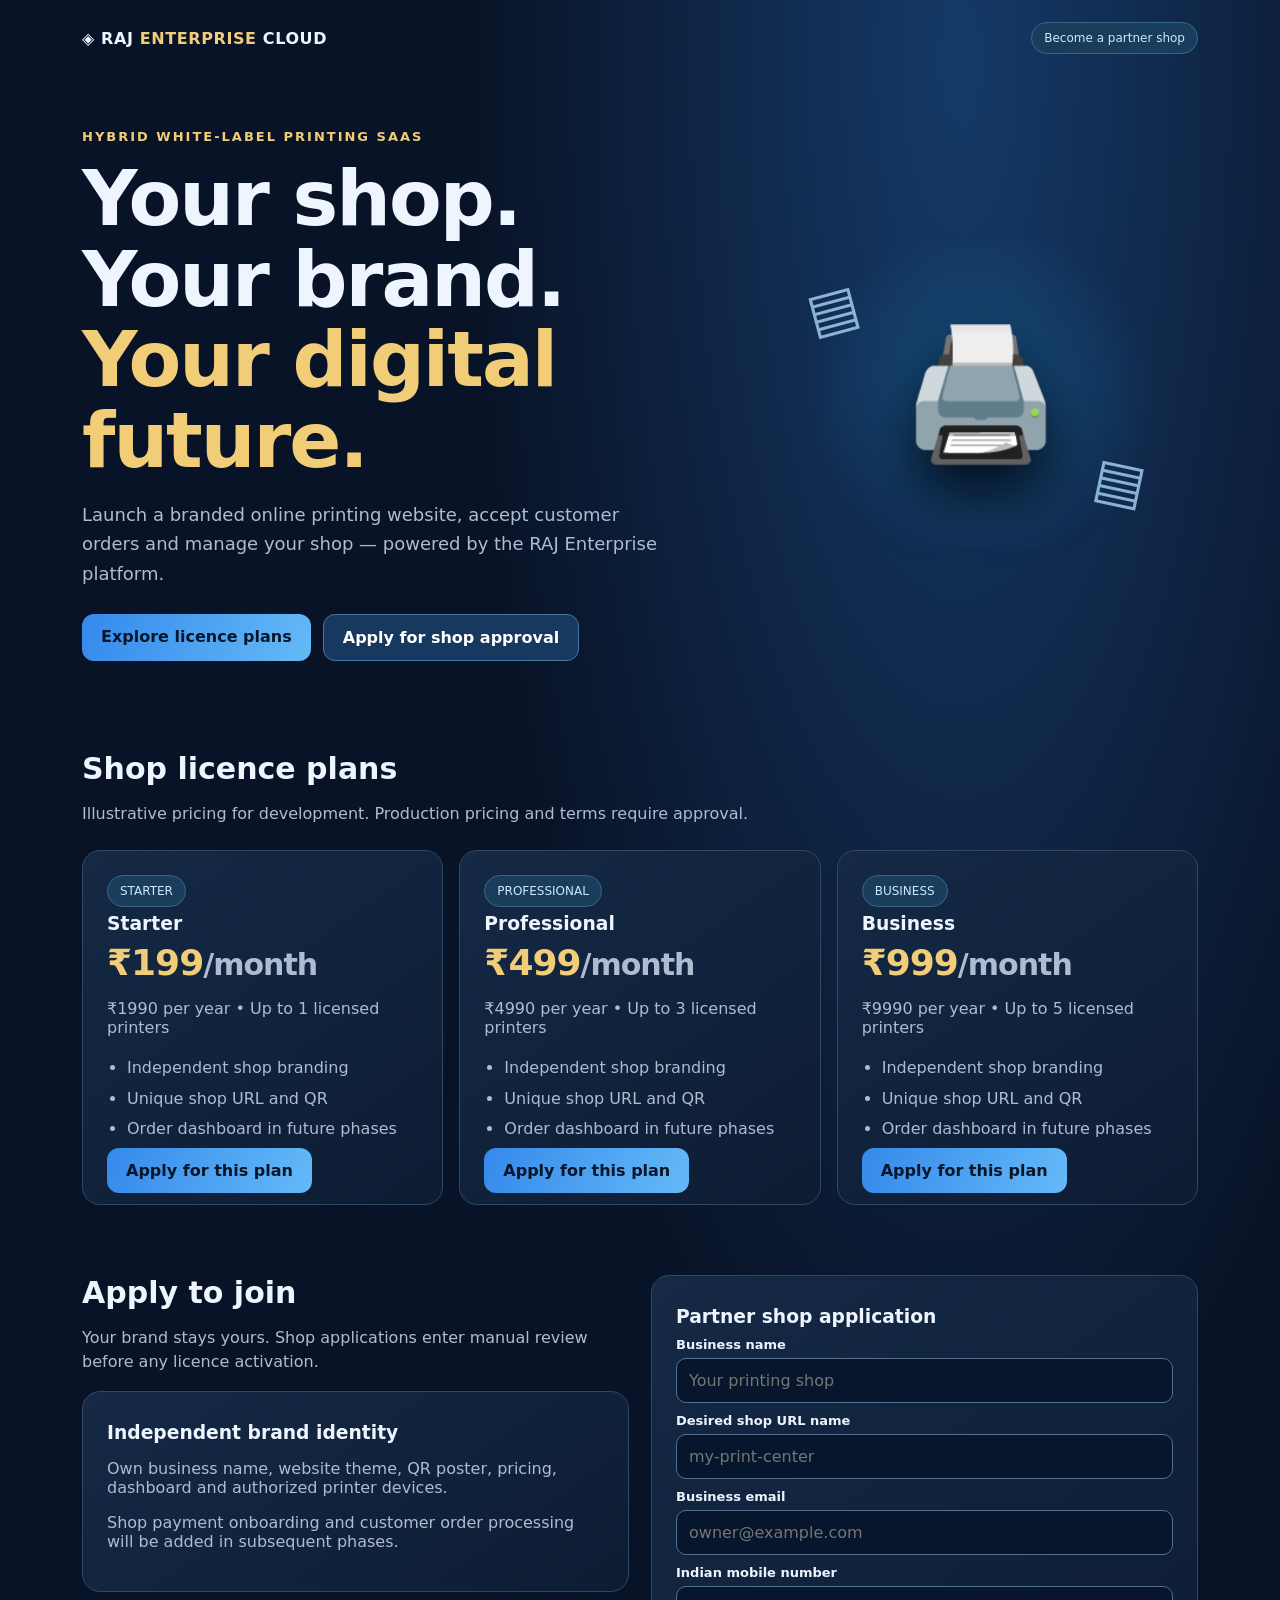
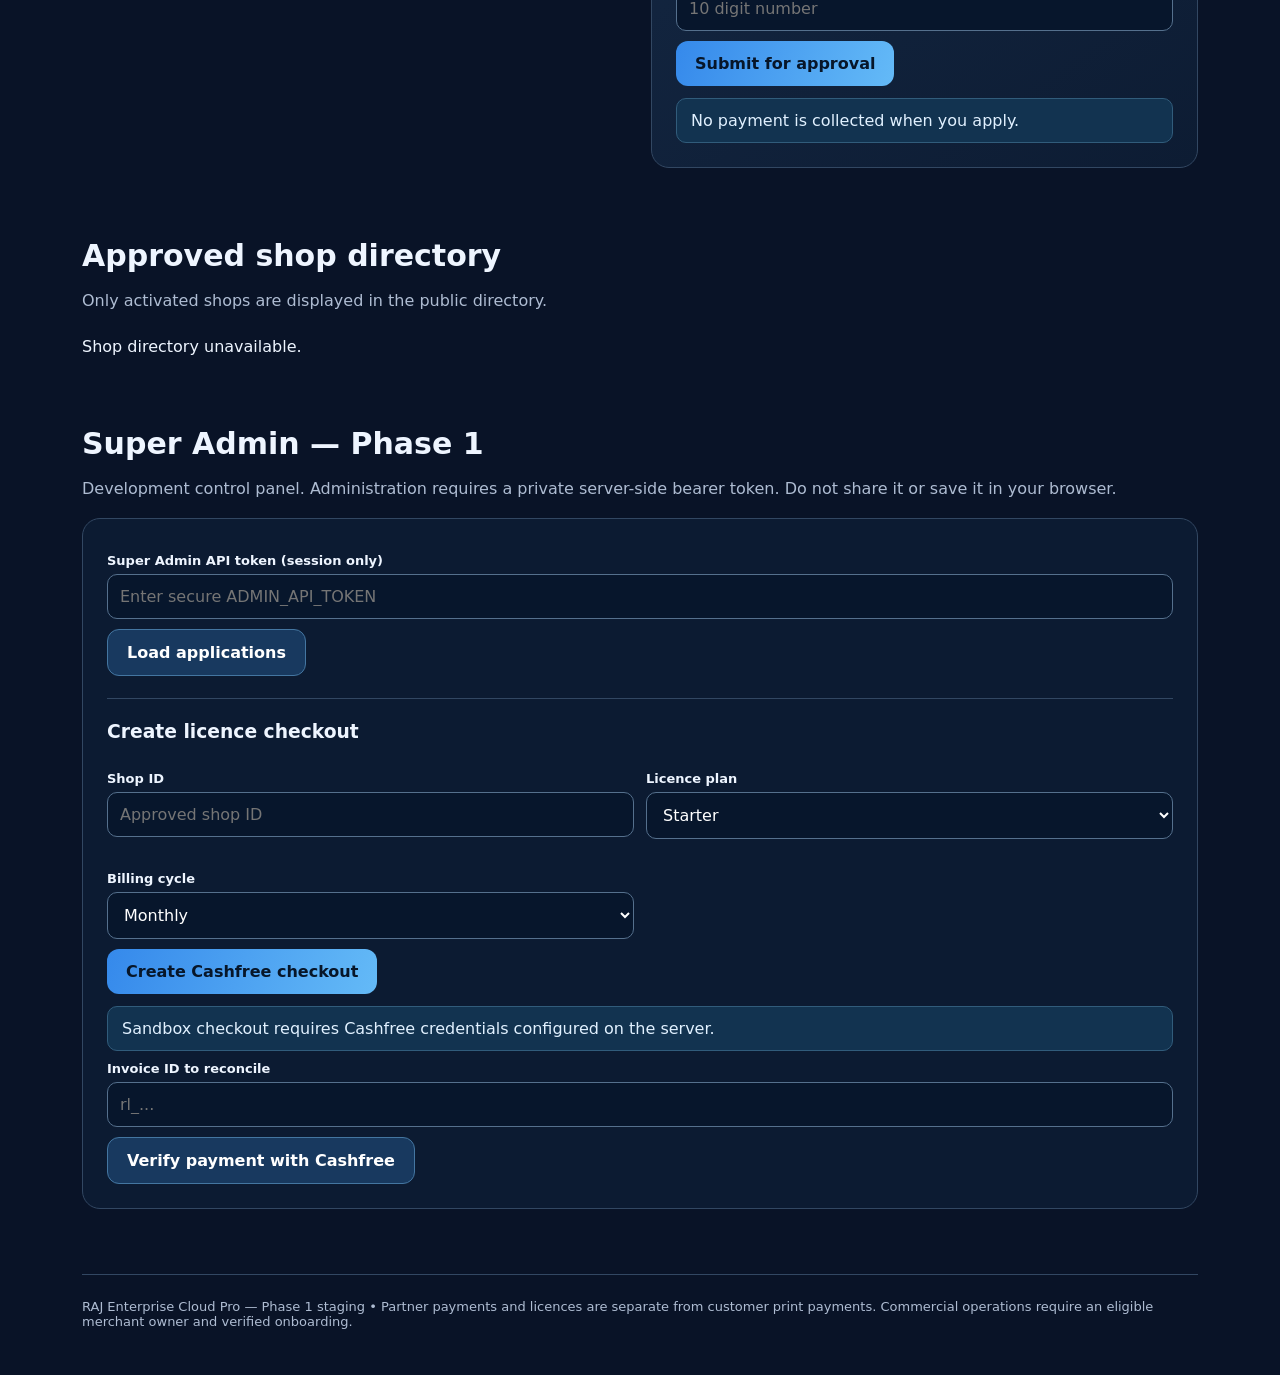
==== static/index.html @ 813d8280 "Build responsive white-label partner landing page and licence checkout UI" ====
<!doctype html>
<html lang="en">
<head>
<meta charset="utf-8"/><meta name="viewport" content="width=device-width,initial-scale=1"/>
<meta name="description" content="RAJ Enterprise Cloud — white-label printing websites and management for approved print shops."/>
<title>RAJ Enterprise Cloud Pro | White-Label Printing</title>
<script src="https://sdk.cashfree.com/js/v3/cashfree.js" defer></script>
<style>
:root{--bg:#091327;--surface:#101f3b;--surface2:#172b4a;--text:#eef5ff;--muted:#aebcd2;--blue:#63b3ff;--gold:#f1cd78;--border:#324762}
*{box-sizing:border-box}body{margin:0;font-family:Inter,ui-sans-serif,system-ui,Segoe UI,Arial;color:var(--text);background:radial-gradient(ellipse at 75% 2%,#153a68 0%,transparent 36%),var(--bg)}button,input,select{font:inherit}a{color:inherit;text-decoration:none}.wrap{max-width:1160px;margin:auto;padding:22px}.top{display:flex;align-items:center;justify-content:space-between;gap:14px}.brand{font-weight:850;letter-spacing:.6px}.brand span{color:var(--gold)}.pill{background:#193d5b;border:1px solid #38658c;border-radius:100px;padding:8px 12px;color:#cce8ff;font-size:12px}.hero{padding:75px 0 55px;display:grid;grid-template-columns:1.2fr .8fr;align-items:center;gap:30px}.eyebrow{color:var(--gold);font-size:13px;font-weight:700;letter-spacing:2px}.hero h1{font-size:clamp(40px,6vw,78px);line-height:1.05;letter-spacing:-2px;margin:15px 0}.hero p{color:var(--muted);font-size:18px;line-height:1.65;max-width:580px}.actions{display:flex;gap:12px;flex-wrap:wrap;margin-top:25px}.btn{border:1px solid #4476a1;border-radius:12px;background:#18395f;color:white;padding:13px 19px;cursor:pointer;font-weight:700}.btn.primary{background:linear-gradient(110deg,#3589eb,#64baf7);color:#071629;border:none}.btn:focus-visible,a:focus-visible,input:focus-visible,select:focus-visible{outline:3px solid var(--gold);outline-offset:2px}.art{min-height:310px;display:grid;place-items:center;background:radial-gradient(circle,#174e7b,transparent 65%);position:relative}.art .printer{font-size:128px;filter:drop-shadow(0 30px 30px #010d1b);animation:float 5s ease-in-out infinite}.art:before,.art:after{content:'▤';position:absolute;font-size:55px;color:#b3dfff;opacity:.75}.art:before{left:10%;top:12%;transform:rotate(-15deg)}.art:after{right:12%;bottom:12%;transform:rotate(12deg)}@keyframes float{50%{transform:translateY(-12px)}}.section{padding:35px 0}.section h2{font-size:30px;margin:0 0 8px}.hint{color:var(--muted);line-height:1.55}.grid{display:grid;grid-template-columns:repeat(3,1fr);gap:16px;margin-top:24px}.card{padding:24px;background:linear-gradient(145deg,#152945,#0d1c33);border:1px solid var(--border);border-radius:18px}.card h3{margin:6px 0 8px}.price{font-size:36px;font-weight:850;letter-spacing:-1px;color:var(--gold)}.card p,.card li{color:var(--muted)}.card ul{padding-left:20px;line-height:1.9}.formgrid{display:grid;grid-template-columns:1fr 1fr;gap:12px}.field{display:flex;flex-direction:column;gap:6px;margin:10px 0}.field label{font-weight:600;font-size:13px}.field input,.field select{background:#07162c;border:1px solid #55708d;border-radius:10px;padding:12px;color:#fff;min-width:0;width:100%}.notice{padding:12px 14px;border-radius:10px;background:#123350;border:1px solid #315c7b;color:#e1f1ff;min-height:44px;margin-top:12px;white-space:pre-wrap;overflow-wrap:anywhere}.admin{background:#0c1b32;border:1px solid var(--border);border-radius:18px;padding:24px}.split{display:grid;grid-template-columns:1fr 1fr;gap:22px}.shoprow{border-bottom:1px solid var(--border);padding:13px 0;display:flex;gap:12px;align-items:center;justify-content:space-between;flex-wrap:wrap}.status{display:inline-block;font-size:12px;color:var(--gold);margin-left:8px}.footer{border-top:1px solid var(--border);padding:24px 0;margin-top:30px;color:var(--muted);font-size:13px}small{color:var(--muted)}@media(max-width:800px){.hero,.split{grid-template-columns:1fr}.grid{grid-template-columns:1fr 1fr}.art{min-height:170px}.art .printer{font-size:80px}}@media(max-width:520px){.grid,.formgrid{grid-template-columns:1fr}.top{align-items:flex-start}.hero{padding:45px 0 25px}}@media(prefers-reduced-motion:reduce){.printer{animation:none!important}}
</style>
</head>
<body>
<div class="wrap">
<header class="top"><div class="brand">◈ RAJ <span>ENTERPRISE</span> CLOUD</div><a href="#apply" class="pill">Become a partner shop</a></header>
<main>
<section class="hero">
<div><div class="eyebrow">HYBRID WHITE-LABEL PRINTING SAAS</div><h1>Your shop.<br>Your brand.<br><span style="color:var(--gold)">Your digital future.</span></h1><p>Launch a branded online printing website, accept customer orders and manage your shop — powered by the RAJ Enterprise platform.</p><div class="actions"><a class="btn primary" href="#plans">Explore licence plans</a><a class="btn" href="#apply">Apply for shop approval</a></div></div>
<div class="art" aria-label="Decorative printer illustration"><div class="printer" aria-hidden="true">🖨️</div></div>
</section>
<section class="section" id="plans"><h2>Shop licence plans</h2><p class="hint">Illustrative pricing for development. Production pricing and terms require approval.</p><div class="grid" id="planCards"></div></section>
<section class="section split" id="apply"><div><h2>Apply to join</h2><p class="hint">Your brand stays yours. Shop applications enter manual review before any licence activation.</p><div class="card"><h3>Independent brand identity</h3><p>Own business name, website theme, QR poster, pricing, dashboard and authorized printer devices.</p><p>Shop payment onboarding and customer order processing will be added in subsequent phases.</p></div></div><div class="card"><h3>Partner shop application</h3>
<form id="applyForm"><div class="field"><label for="shopName">Business name</label><input id="shopName" maxlength="120" minlength="3" required placeholder="Your printing shop"/></div>
<div class="field"><label for="shopSlug">Desired shop URL name</label><input id="shopSlug" pattern="[a-z0-9][a-z0-9-]{2,60}" required placeholder="my-print-center"/></div>
<div class="field"><label for="shopEmail">Business email</label><input type="email" id="shopEmail" required placeholder="owner@example.com"/></div>
<div class="field"><label for="shopPhone">Indian mobile number</label><input id="shopPhone" pattern="[6-9][0-9]{9}" maxlength="10" required placeholder="10 digit number"/></div>
<button type="submit" class="btn primary">Submit for approval</button></form><div id="applyMessage" class="notice" role="status" aria-live="polite">No payment is collected when you apply.</div>
</div></section>
<section class="section" id="marketplace"><h2>Approved shop directory</h2><p class="hint">Only activated shops are displayed in the public directory.</p><div id="shopDirectory" class="grid"></div></section>
<section class="section"><h2>Super Admin — Phase 1</h2><p class="hint">Development control panel. Administration requires a private server-side bearer token. Do not share it or save it in your browser.</p><div class="admin">
<div class="field"><label for="adminToken">Super Admin API token (session only)</label><input id="adminToken" type="password" autocomplete="off" placeholder="Enter secure ADMIN_API_TOKEN"/></div>
<button class="btn" id="loadAdmin">Load applications</button><div id="adminShops"></div><hr style="border:0;border-top:1px solid #324762;margin:22px 0"/>
<h3>Create licence checkout</h3><div class="formgrid">
<div class="field"><label for="licenseShop">Shop ID</label><input id="licenseShop" placeholder="Approved shop ID"/></div>
<div class="field"><label for="licensePlan">Licence plan</label><select id="licensePlan"><option value="starter">Starter</option><option value="professional">Professional</option><option value="business">Business</option></select></div>
<div class="field"><label for="licenseCycle">Billing cycle</label><select id="licenseCycle"><option value="monthly">Monthly</option><option value="yearly">Yearly</option></select></div>
</div>
<button class="btn primary" id="payLicence">Create Cashfree checkout</button><div class="notice" id="adminMessage" role="status" aria-live="polite">Sandbox checkout requires Cashfree credentials configured on the server.</div>
<div class="field"><label for="verifyOrder">Invoice ID to reconcile</label><input id="verifyOrder" placeholder="rl_..."/></div><button class="btn" id="reconcile">Verify payment with Cashfree</button>
</div></section>
</main><footer class="footer">RAJ Enterprise Cloud Pro — Phase 1 staging • Partner payments and licences are separate from customer print payments. Commercial operations require an eligible merchant owner and verified onboarding.</footer>
</div>
<script>
"use strict";
const $=id=>document.getElementById(id);
const prices={starter:[199,1990,1],professional:[499,4990,3],business:[999,9990,5]};
$("planCards").innerHTML=Object.entries(prices).map(([n,p])=>`<article class="card"><div class="pill" style="display:inline-block">${n.toUpperCase()}</div><h3>${n[0].toUpperCase()+n.slice(1)}</h3><div class="price">₹${p[0]}<small>/month</small></div><p>₹${p[1]} per year • Up to ${p[2]} licensed printers</p><ul><li>Independent shop branding</li><li>Unique shop URL and QR</li><li>Order dashboard in future phases</li></ul><a href="#apply" class="btn primary">Apply for this plan</a></article>`).join("");
async function api(path,options={}){const res=await fetch(path,{...options,headers:{"Content-Type":"application/json",...(options.headers||{})}});const data=await res.json().catch(()=>({}));if(!res.ok)throw Error(data.detail||"Request failed");return data;}
async function directory(){try{const list=await api("/api/shops");$("shopDirectory").replaceChildren();if(!list.length){$("shopDirectory").textContent="No shops have been activated yet.";return;}for(const s of list){const box=document.createElement("article");box.className="card";const h=document.createElement("h3");h.textContent=s.name;const p=document.createElement("p");p.textContent="Approved partner • "+s.slug;box.append(h,p);$("shopDirectory").append(box)}}catch(e){$("shopDirectory").textContent="Shop directory unavailable."}}
directory();
$("applyForm").addEventListener("submit",async e=>{e.preventDefault();$("applyMessage").textContent="Submitting…";try{const data=await api("/api/shop-applications",{method:"POST",body:JSON.stringify({name:$("shopName").value,email:$("shopEmail").value,phone:$("shopPhone").value,slug:$("shopSlug").value})});$("applyMessage").textContent="Application sent. Reference: "+data.application_id;}catch(err){$("applyMessage").textContent="Application failed: "+err.message}});
const auth=()=>({Authorization:"Bearer "+$("adminToken").value});
async function loadShops(){const shops=await api("/api/admin/shops",{headers:auth()});$("adminShops").replaceChildren();for(const s of shops){const row=document.createElement("div");row.className="shoprow";const info=document.createElement("span");info.textContent=s.name+" • "+s.slug+" • "+s.status;const btn=document.createElement("button");btn.className="btn";btn.textContent="Select";btn.onclick=()=>{$("licenseShop").value=s.id};row.append(info,btn);if(s.status==="pending"){const approve=document.createElement("button");approve.className="btn";approve.textContent="Approve";approve.onclick=async()=>{try{await api("/api/admin/shops/"+encodeURIComponent(s.id)+"/approve",{method:"POST",headers:auth()});await loadShops()}catch(e){$("adminMessage").textContent=e.message}};row.append(approve)}$("adminShops").append(row)}}
$("loadAdmin").onclick=async()=>{try{await loadShops()}catch(e){$("adminMessage").textContent=e.message}};
$("payLicence").onclick=async()=>{try{$("adminMessage").textContent="Creating checkout…";const data=await api("/api/admin/licenses/checkout",{method:"POST",headers:auth(),body:JSON.stringify({shop_id:$("licenseShop").value,plan:$("licensePlan").value,billing_cycle:$("licenseCycle").value})});$("verifyOrder").value=data.order_id;$("adminMessage").textContent="Invoice "+data.order_id+" created. Opening Cashfree "+data.environment+" checkout.";if(!window.Cashfree)throw Error("Cashfree checkout SDK failed to load");const sdk=window.Cashfree({mode:data.environment==="production"?"production":"sandbox"});await sdk.checkout({paymentSessionId:data.payment_session_id,redirectTarget:"_self"})}catch(e){$("adminMessage").textContent="Checkout: "+e.message}};
$("reconcile").onclick=async()=>{try{const id=$("verifyOrder").value.trim();$("adminMessage").textContent=JSON.stringify(await api("/api/admin/licenses/"+encodeURIComponent(id),{headers:auth()}),null,2);await directory()}catch(e){$("adminMessage").textContent=e.message}};
const params=new URLSearchParams(location.search);if(params.has("license_order")){$("verifyOrder").value=params.get("license_order");$("adminMessage").textContent="Returned from Cashfree. Enter your admin token, then click Verify payment. Redirect alone does not confirm payment."}
</script>
</body></html>
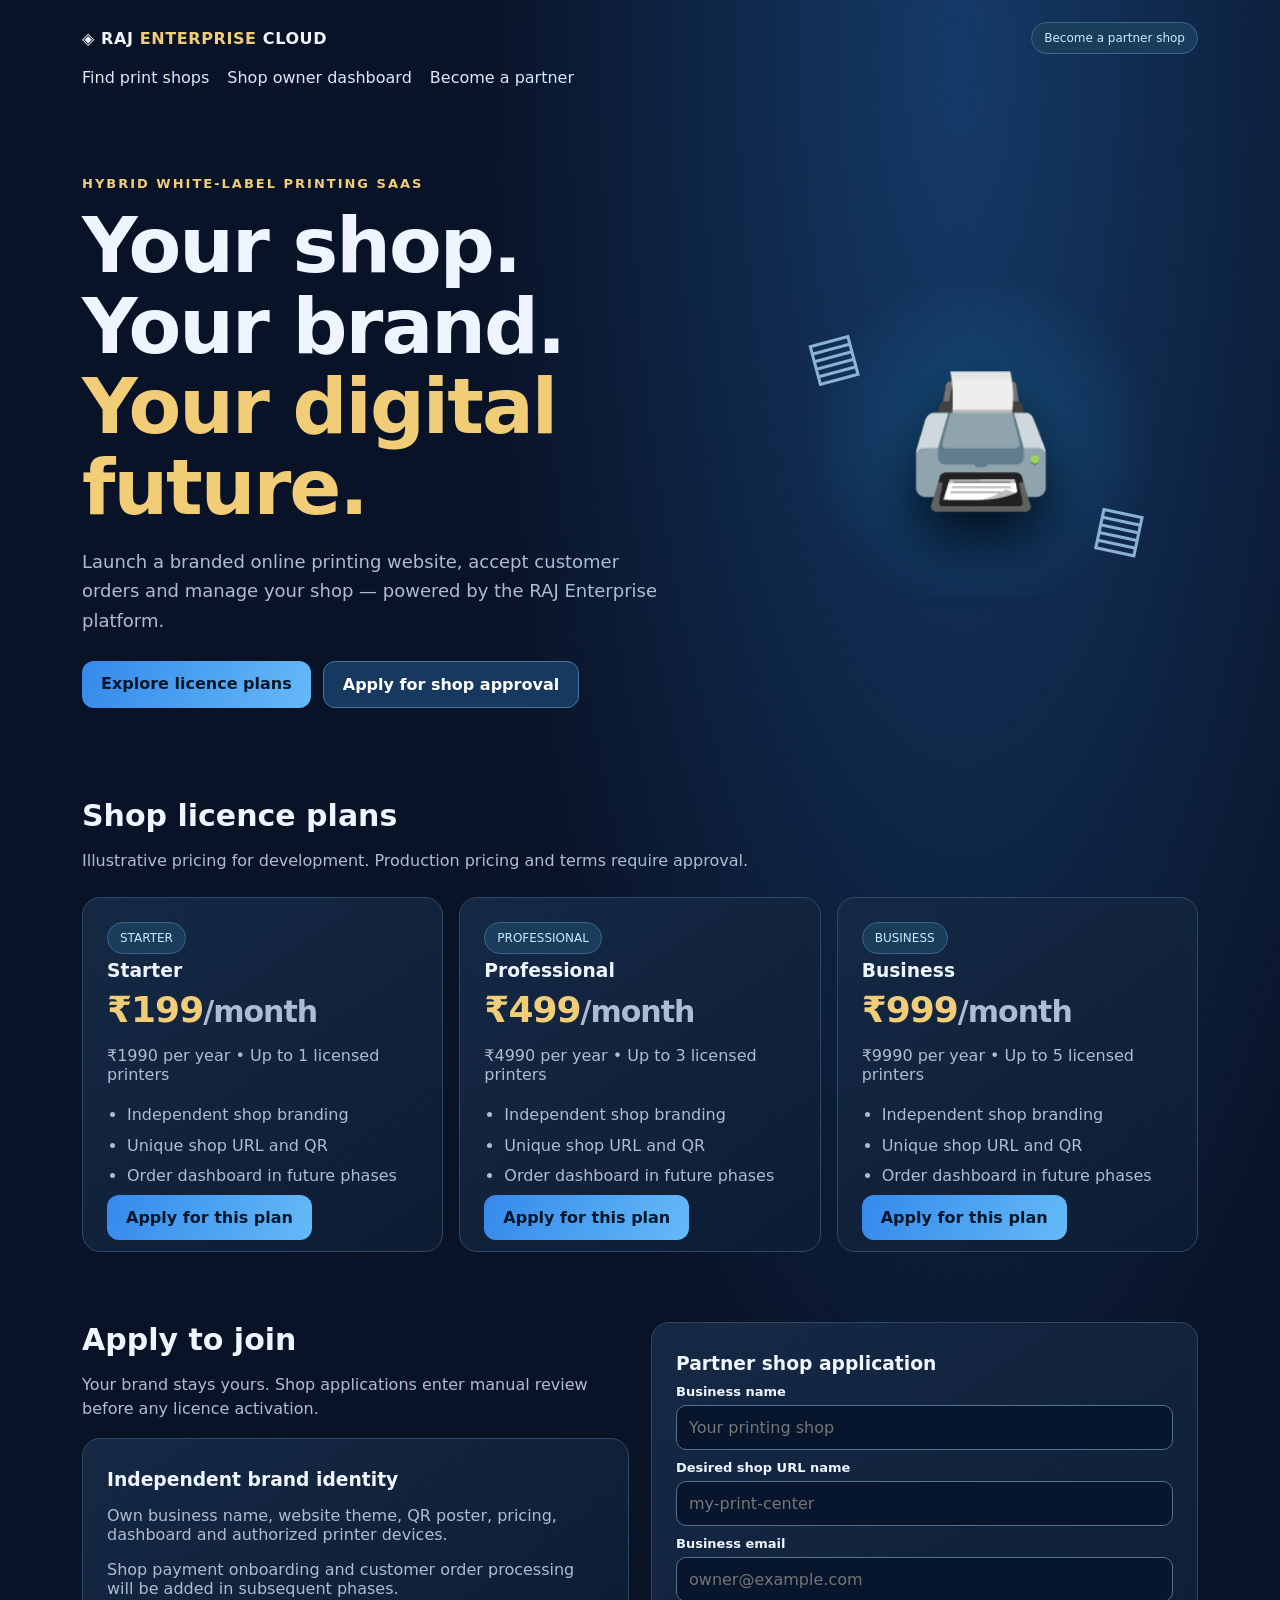
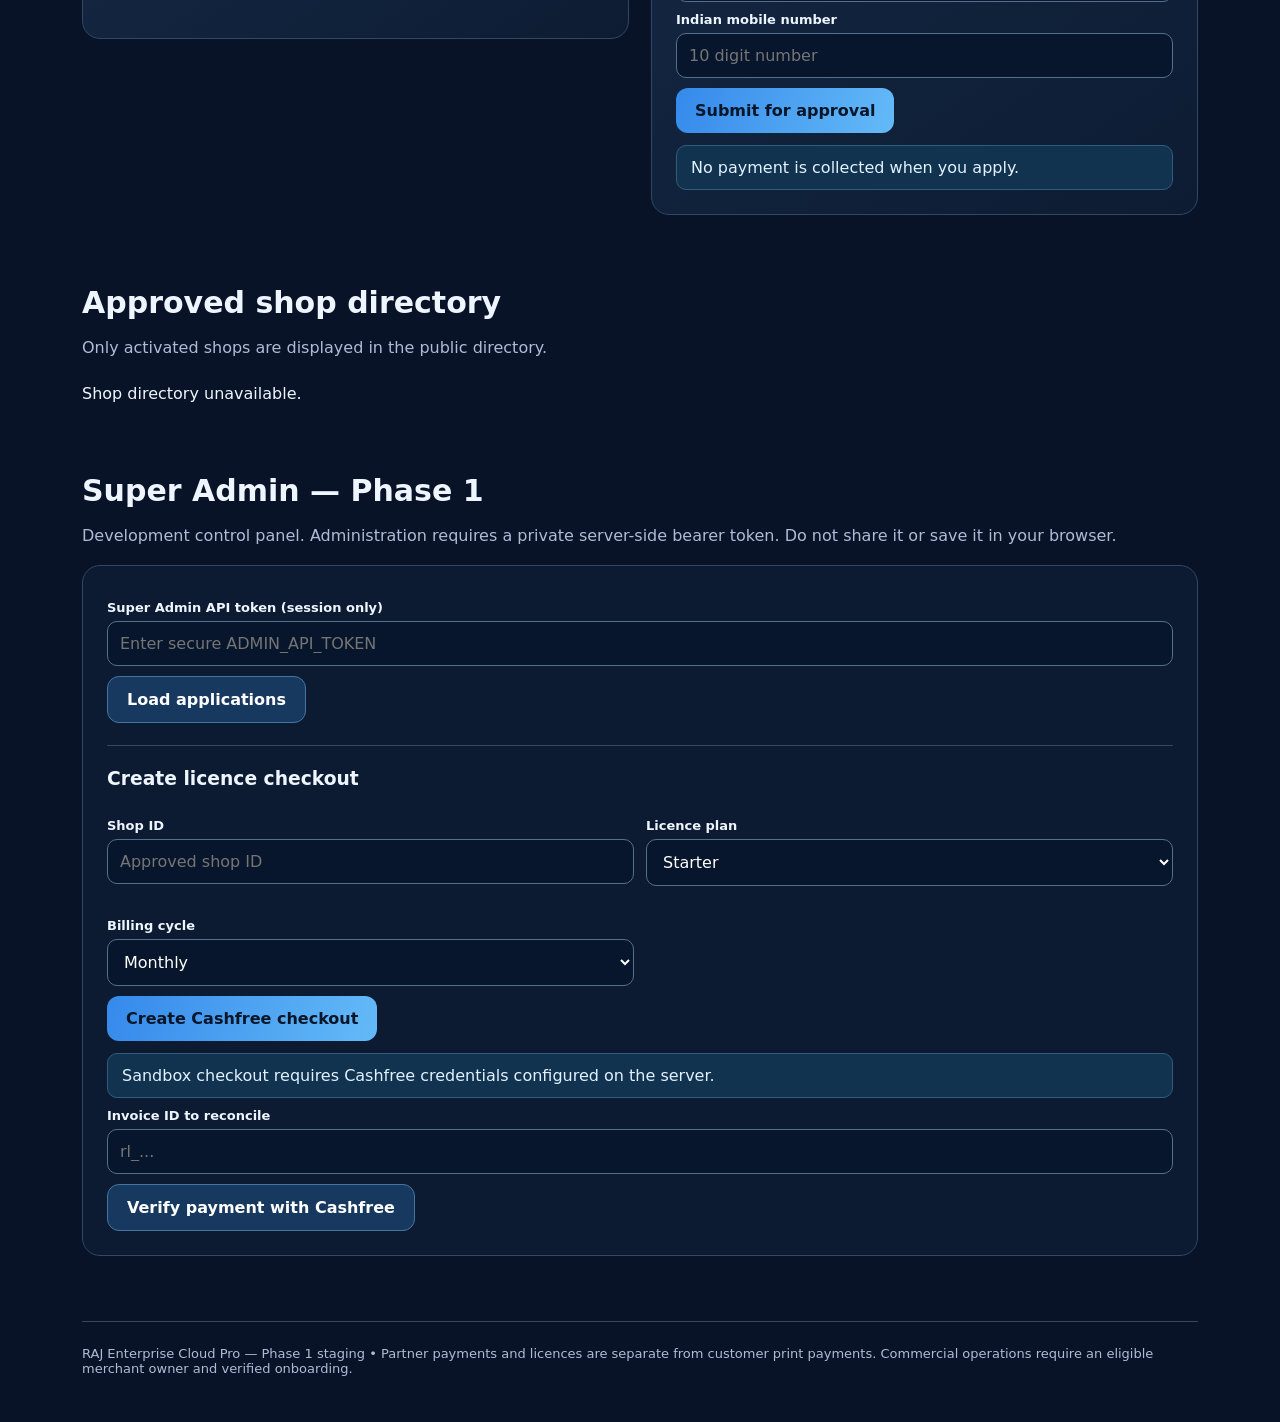
==== commit 68fa53b3: "Link marketplace and owner portal from enterprise website" ====
--- a/static/index.html
+++ b/static/index.html
@@ -12,7 +12,7 @@
 </head>
 <body>
 <div class="wrap">
-<header class="top"><div class="brand">◈ RAJ <span>ENTERPRISE</span> CLOUD</div><a href="#apply" class="pill">Become a partner shop</a></header>
+<header class="top"><div class="brand">◈ RAJ <span>ENTERPRISE</span> CLOUD</div><a href="#apply" class="pill">Become a partner shop</a></header><nav style="display:flex;gap:18px;flex-wrap:wrap;padding:14px 0;color:#d7eaff"><a href="/marketplace">Find print shops</a><a href="/owner">Shop owner dashboard</a><a href="#apply">Become a partner</a></nav>
 <main>
 <section class="hero">
 <div><div class="eyebrow">HYBRID WHITE-LABEL PRINTING SAAS</div><h1>Your shop.<br>Your brand.<br><span style="color:var(--gold)">Your digital future.</span></h1><p>Launch a branded online printing website, accept customer orders and manage your shop — powered by the RAJ Enterprise platform.</p><div class="actions"><a class="btn primary" href="#plans">Explore licence plans</a><a class="btn" href="#apply">Apply for shop approval</a></div></div>
